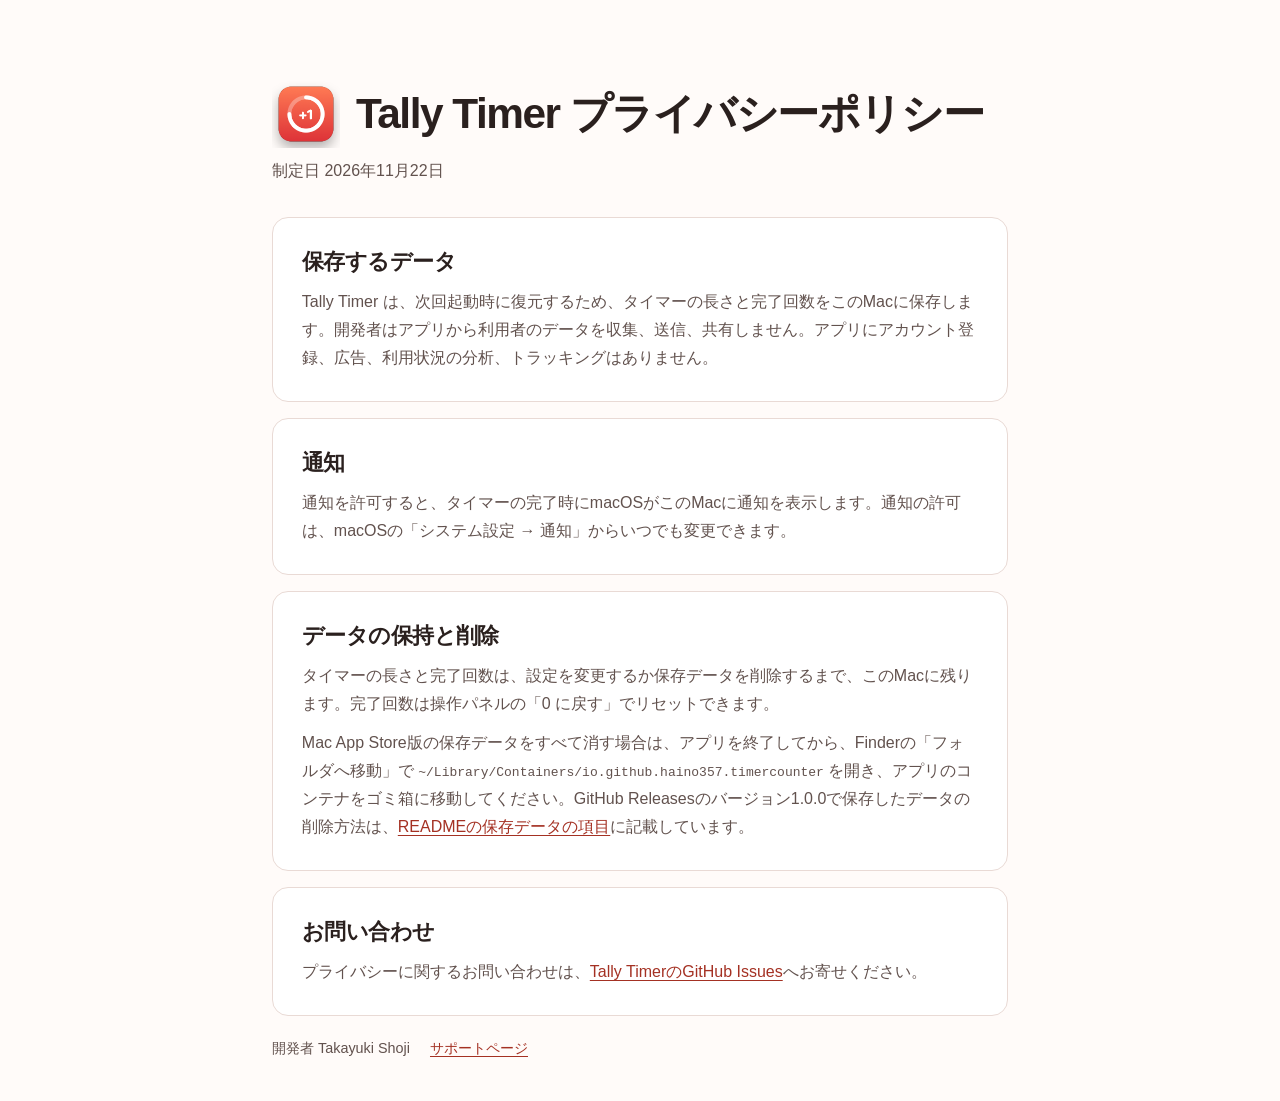
==== docs/privacy/index.html @ dbd16485 "プライバシーポリシーをGitHub Pagesに追加" ====
<!doctype html>
<html lang="ja">
<head>
  <meta charset="utf-8">
  <meta name="viewport" content="width=device-width, initial-scale=1">
  <meta name="description" content="Tally Timerのプライバシーポリシー。Macに保存されるデータ、通知、データの削除方法をご案内します。">
  <title>Tally Timer プライバシーポリシー</title>
  <link rel="icon" href="../app-icon.png" type="image/png">
  <link rel="stylesheet" href="../styles.css">
</head>
<body>
  <header class="shell">
    <div class="identity">
      <img src="../app-icon.png" width="128" height="128" alt="">
      <h1>Tally Timer プライバシーポリシー</h1>
    </div>
    <p>制定日 <time datetime="2026-11-22">2026年11月22日</time></p>
  </header>

  <main class="shell">
    <section aria-labelledby="data">
      <h2 id="data">保存するデータ</h2>
      <p>Tally Timer は、次回起動時に復元するため、タイマーの長さと完了回数をこのMacに保存します。開発者はアプリから利用者のデータを収集、送信、共有しません。アプリにアカウント登録、広告、利用状況の分析、トラッキングはありません。</p>
    </section>

    <section aria-labelledby="notifications">
      <h2 id="notifications">通知</h2>
      <p>通知を許可すると、タイマーの完了時にmacOSがこのMacに通知を表示します。通知の許可は、macOSの「システム設定 → 通知」からいつでも変更できます。</p>
    </section>

    <section aria-labelledby="retention">
      <h2 id="retention">データの保持と削除</h2>
      <p>タイマーの長さと完了回数は、設定を変更するか保存データを削除するまで、このMacに残ります。完了回数は操作パネルの「0 に戻す」でリセットできます。</p>
      <p>Mac App Store版の保存データをすべて消す場合は、アプリを終了してから、Finderの「フォルダへ移動」で <code>~/Library/Containers/io.github.haino357.timercounter</code> を開き、アプリのコンテナをゴミ箱に移動してください。GitHub Releasesのバージョン1.0.0で保存したデータの削除方法は、<a href="https://github.com/haino357/TimerCounter/blob/main/README.md#保存データ">READMEの保存データの項目</a>に記載しています。</p>
    </section>

    <section aria-labelledby="contact">
      <h2 id="contact">お問い合わせ</h2>
      <p>プライバシーに関するお問い合わせは、<a href="https://github.com/haino357/TimerCounter/issues">Tally TimerのGitHub Issues</a>へお寄せください。</p>
    </section>
  </main>

  <footer class="shell">
    <span>開発者 Takayuki Shoji</span>
    <a href="../">サポートページ</a>
  </footer>
</body>
</html>
---- docs/styles.css ----
:root {
  color-scheme: light dark;
  --background: #fffbf9;
  --surface: #fff;
  --text: #2a201e;
  --muted: #62524e;
  --line: #e9dad5;
  --accent: #a43123;
  --button: #a43123;
  --button-text: #fff;
  font-family: -apple-system, BlinkMacSystemFont, "Hiragino Sans", "Yu Gothic", sans-serif;
}

@media (prefers-color-scheme: dark) {
  :root {
    --background: #1d1715;
    --surface: #2a201e;
    --text: #fff2ed;
    --muted: #d4bcb3;
    --line: #4e3c37;
    --accent: #ffab96;
    --button: #ffab96;
    --button-text: #2a201e;
  }
}

* { box-sizing: border-box; }

body {
  margin: 0;
  background: var(--background);
  color: var(--text);
  line-height: 1.75;
}

a { color: var(--accent); text-underline-offset: .2em; }
a:focus-visible, summary:focus-visible { outline: 2px solid var(--accent); outline-offset: 4px; }

.shell { width: min(100% - 2rem, 46rem); margin-inline: auto; }
header { padding-block: clamp(2.5rem, 9vw, 5rem) 2rem; }

.identity {
  display: flex;
  align-items: center;
  gap: 1rem;
}

h1, h2, p { margin: 0; }
h1 { font-size: clamp(1.65rem, 5.5vw, 2.65rem); line-height: 1.35; letter-spacing: -.035em; }
h2 { font-size: 1.35rem; line-height: 1.4; letter-spacing: -.025em; }
header p { margin-top: .55rem; color: var(--muted); }
header img { flex: none; width: clamp(3rem, 10vw, 4.25rem); height: auto; }

main { display: grid; gap: 1rem; }
section {
  padding: clamp(1.15rem, 4vw, 1.8rem);
  background: var(--surface);
  border: 1px solid var(--line);
  border-radius: 1rem;
}

ol { margin: .7rem 0 0; padding-inline-start: 1.55rem; }
li + li { margin-top: .45rem; }
li::marker { color: var(--accent); font-weight: 650; }

details { border-bottom: 1px solid var(--line); }
details:first-of-type { margin-top: .65rem; }
details:last-child { border-bottom: 0; }
summary { cursor: pointer; font-weight: 650; padding-block: .7rem; }
details p { color: var(--muted); padding-bottom: .85rem; }

section > p { margin-top: .7rem; color: var(--muted); }
code { overflow-wrap: anywhere; }
.contact-link {
  display: inline-flex;
  align-items: center;
  min-height: 44px;
  margin-top: 1rem;
  padding: .45rem 1rem;
  border-radius: .55rem;
  background: var(--button);
  color: var(--button-text);
  font-weight: 650;
  text-decoration: none;
}
.contact-link:hover { text-decoration: underline; }
.contact .note { font-size: .9rem; }

footer {
  display: flex;
  flex-wrap: wrap;
  align-items: baseline;
  gap: .5rem 1.25rem;
  padding-block: 1.25rem 2.5rem;
  font-size: .9rem;
  color: var(--muted);
}
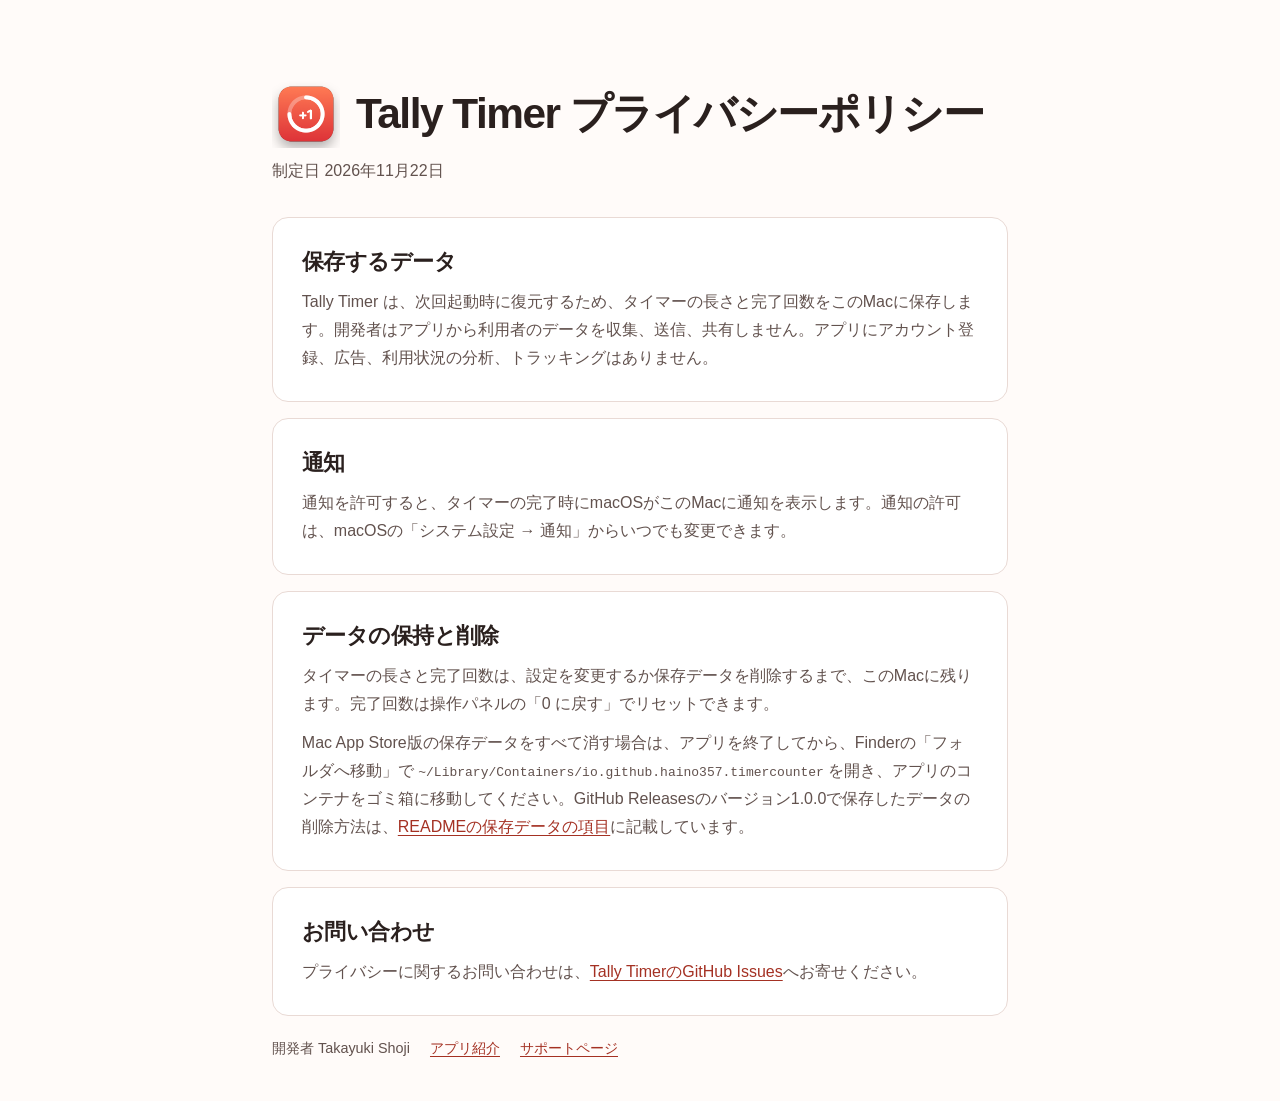
==== commit 7420fbcf: "Tally Timerのアプリ紹介ページを追加" ====
--- a/docs/privacy/index.html
+++ b/docs/privacy/index.html
@@ -42,6 +42,7 @@
 
   <footer class="shell">
     <span>開発者 Takayuki Shoji</span>
+    <a href="../app/">アプリ紹介</a>
     <a href="../">サポートページ</a>
   </footer>
 </body>
